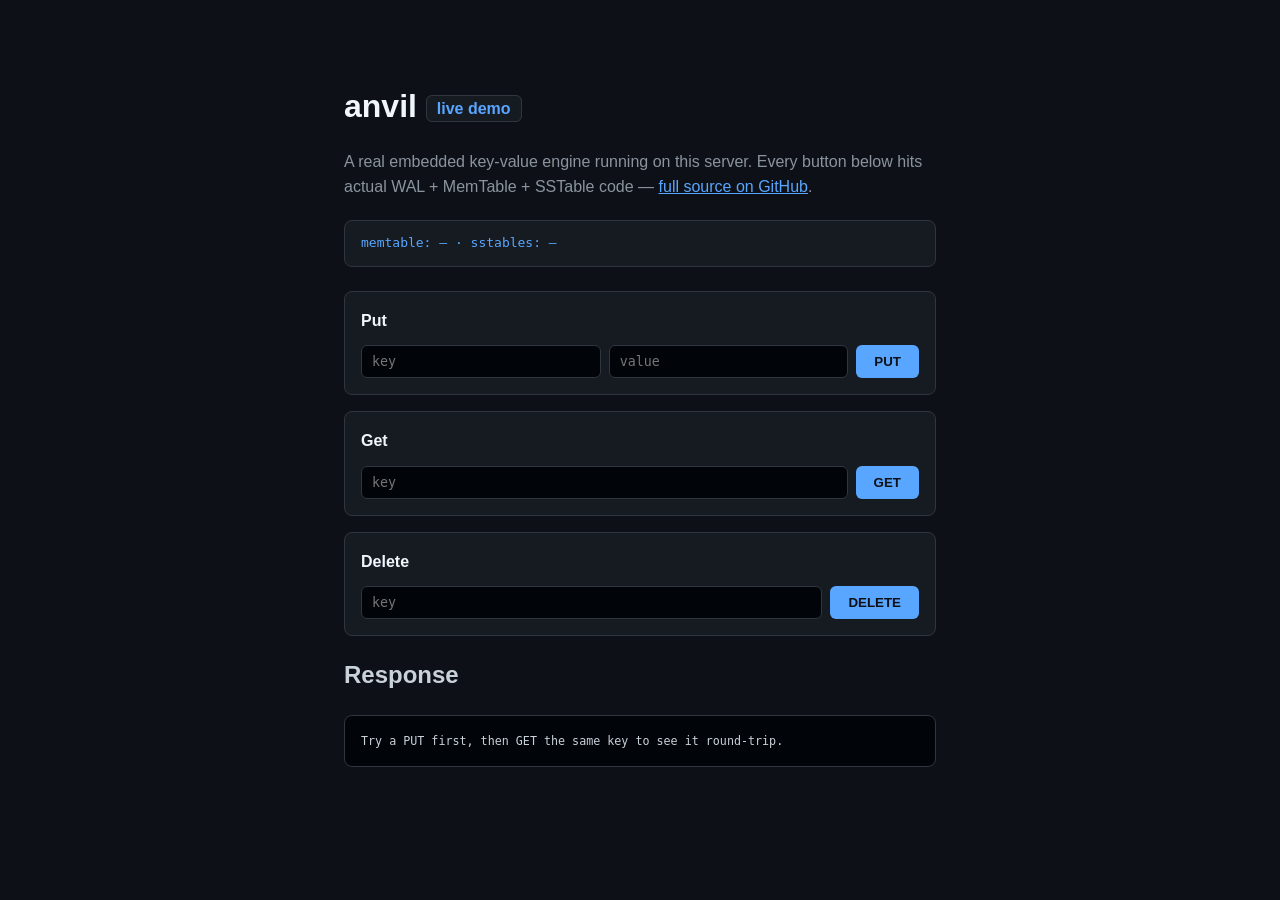
==== anvil-web/src/main/resources/static/index.html @ e01c5f44 "Fix anvil-web: remove nested git repo, add as regular files" ====
<!DOCTYPE html>
<html lang="en">
<head>
<meta charset="UTF-8">
<meta name="viewport" content="width=device-width, initial-scale=1.0">
<title>anvil — live demo</title>
<link rel="stylesheet" href="style.css">
</head>
<body>
<div class="wrap">
  <h1>anvil <span class="tag">live demo</span></h1>
  <p class="sub">A real embedded key-value engine running on this server. Every button below hits actual WAL + MemTable + SSTable code — <a href="https://github.com/Parth160905/Anvil" target="_blank">full source on GitHub</a>.</p>

  <div class="stats" id="stats">memtable: — · sstables: —</div>

  <div class="card">
    <h2>Put</h2>
    <div class="row">
      <input id="putKey" placeholder="key">
      <input id="putValue" placeholder="value">
      <button onclick="doPut()">PUT</button>
    </div>
  </div>

  <div class="card">
    <h2>Get</h2>
    <div class="row">
      <input id="getKey" placeholder="key">
      <button onclick="doGet()">GET</button>
    </div>
  </div>

  <div class="card">
    <h2>Delete</h2>
    <div class="row">
      <input id="delKey" placeholder="key">
      <button onclick="doDelete()">DELETE</button>
    </div>
  </div>

  <h2>Response</h2>
  <pre id="output">Try a PUT first, then GET the same key to see it round-trip.</pre>
</div>
<script src="app.js"></script>
</body>
</html>
---- anvil-web/src/main/resources/static/style.css ----
:root {
  --bg: #0d1117; --card: #161b22; --border: #30363d;
  --text: #c9d1d9; --heading: #f0f6fc; --accent: #58a6ff;
}
* { box-sizing: border-box; }
body {
  margin: 0; background: var(--bg); color: var(--text);
  font-family: -apple-system, BlinkMacSystemFont, "Segoe UI", sans-serif;
  line-height: 1.6;
}
.wrap { max-width: 640px; margin: 0 auto; padding: 60px 24px 100px; }
h1 { color: var(--heading); font-size: 2em; margin-bottom: 4px; }
.tag {
  font-size: 0.5em; background: var(--card); border: 1px solid var(--border);
  color: var(--accent); padding: 4px 10px; border-radius: 6px; vertical-align: middle;
}
.sub { color: #8b949e; margin-bottom: 20px; }
.sub a { color: var(--accent); }
.stats {
  background: var(--card); border: 1px solid var(--border); border-radius: 8px;
  padding: 12px 16px; margin-bottom: 24px; font-family: monospace; color: var(--accent);
}
.card {
  background: var(--card); border: 1px solid var(--border); border-radius: 8px;
  padding: 16px; margin-bottom: 16px;
}
.card h2 { margin: 0 0 12px 0; font-size: 1em; color: var(--heading); }
.row { display: flex; gap: 8px; }
input {
  flex: 1; background: #010409; border: 1px solid var(--border); border-radius: 6px;
  padding: 8px 10px; color: var(--text); font-family: monospace;
}
button {
  background: var(--accent); border: none; border-radius: 6px; color: #0d1117;
  padding: 8px 18px; font-weight: 600; cursor: pointer;
}
button:hover { opacity: 0.85; }
pre {
  background: #010409; border: 1px solid var(--border); border-radius: 8px;
  padding: 16px; overflow-x: auto; font-size: 0.9em;
}
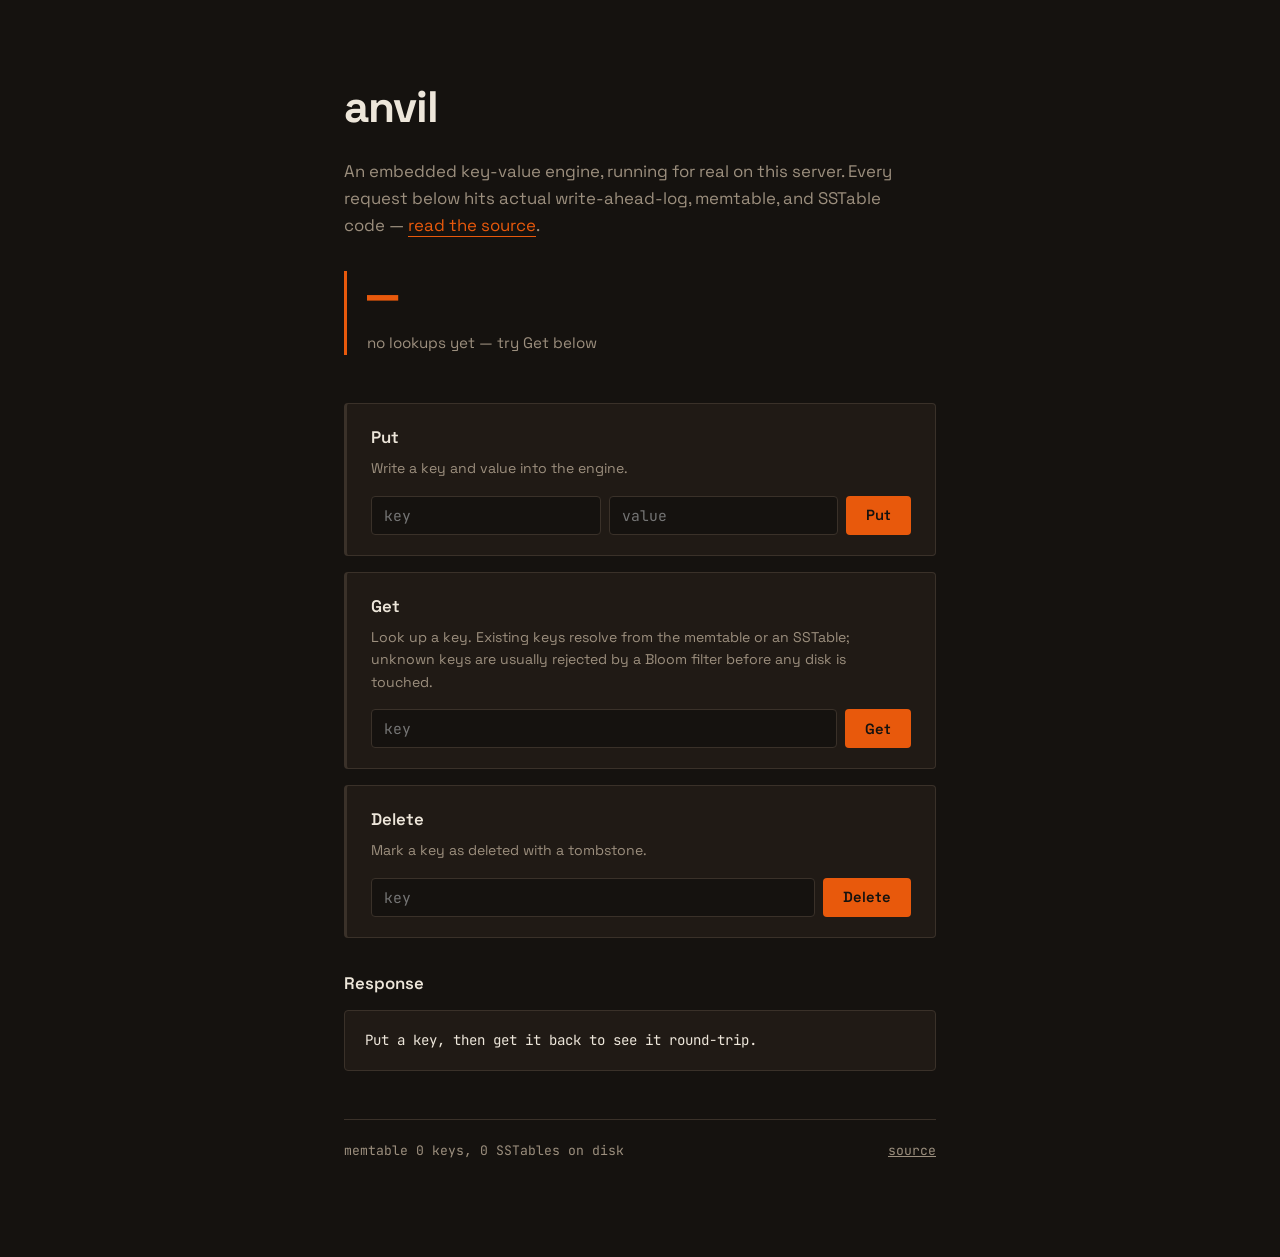
==== commit 8959f649: "Redesign anvil-web UI and expose per-request Bloom filter diagnostics" ====
--- a/anvil-web/src/main/resources/static/index.html
+++ b/anvil-web/src/main/resources/static/index.html
@@ -4,42 +4,65 @@
 <meta charset="UTF-8">
 <meta name="viewport" content="width=device-width, initial-scale=1.0">
 <title>anvil — live demo</title>
+<link rel="preconnect" href="https://fonts.googleapis.com">
+<link rel="preconnect" href="https://fonts.gstatic.com" crossorigin>
+<link href="https://fonts.googleapis.com/css2?family=Space+Grotesk:wght@400;500;600;700&family=JetBrains+Mono:wght@400;500;600&display=swap" rel="stylesheet">
 <link rel="stylesheet" href="style.css">
 </head>
 <body>
 <div class="wrap">
-  <h1>anvil <span class="tag">live demo</span></h1>
-  <p class="sub">A real embedded key-value engine running on this server. Every button below hits actual WAL + MemTable + SSTable code — <a href="https://github.com/Parth160905/Anvil" target="_blank">full source on GitHub</a>.</p>
 
-  <div class="stats" id="stats">memtable: — · sstables: —</div>
+  <header class="hero">
+    <h1>anvil</h1>
+    <p class="lede">An embedded key-value engine, running for real on this server. Every request below hits actual write-ahead-log, memtable, and SSTable code &mdash; <a href="https://github.com/Parth160905/Anvil" target="_blank" rel="noopener">read the source</a>.</p>
 
-  <div class="card">
+    <div class="headline-stat">
+      <div class="stat-number" id="statNumber">&mdash;</div>
+      <div class="stat-label" id="statLabel">no lookups yet &mdash; try Get below</div>
+    </div>
+  </header>
+
+  <section class="panel">
     <h2>Put</h2>
+    <p class="panel-hint">Write a key and value into the engine.</p>
     <div class="row">
-      <input id="putKey" placeholder="key">
-      <input id="putValue" placeholder="value">
-      <button onclick="doPut()">PUT</button>
+      <input id="putKey" placeholder="key" autocomplete="off">
+      <input id="putValue" placeholder="value" autocomplete="off">
+      <button onclick="doPut()">Put</button>
     </div>
-  </div>
+  </section>
 
-  <div class="card">
+  <section class="panel">
     <h2>Get</h2>
+    <p class="panel-hint">Look up a key. Existing keys resolve from the memtable or an SSTable; unknown keys are usually rejected by a Bloom filter before any disk is touched.</p>
     <div class="row">
-      <input id="getKey" placeholder="key">
-      <button onclick="doGet()">GET</button>
+      <input id="getKey" placeholder="key" autocomplete="off">
+      <button onclick="doGet()">Get</button>
     </div>
-  </div>
+  </section>
 
-  <div class="card">
+  <section class="panel">
     <h2>Delete</h2>
+    <p class="panel-hint">Mark a key as deleted with a tombstone.</p>
     <div class="row">
-      <input id="delKey" placeholder="key">
-      <button onclick="doDelete()">DELETE</button>
+      <input id="delKey" placeholder="key" autocomplete="off">
+      <button onclick="doDelete()">Delete</button>
     </div>
-  </div>
+  </section>
 
-  <h2>Response</h2>
-  <pre id="output">Try a PUT first, then GET the same key to see it round-trip.</pre>
+  <section class="response-section">
+    <div class="response-head">
+      <h2>Response</h2>
+      <span class="outcome-tag" id="outcomeTag" hidden></span>
+    </div>
+    <pre id="output">Put a key, then get it back to see it round-trip.</pre>
+  </section>
+
+  <footer class="foot">
+    <span id="engineStats">memtable 0 keys, 0 SSTables on disk</span>
+    <a href="https://github.com/Parth160905/Anvil" target="_blank" rel="noopener">source</a>
+  </footer>
+
 </div>
 <script src="app.js"></script>
 </body>
--- a/anvil-web/src/main/resources/static/style.css
+++ b/anvil-web/src/main/resources/static/style.css
@@ -1,41 +1,187 @@
 :root {
-  --bg: #0d1117; --card: #161b22; --border: #30363d;
-  --text: #c9d1d9; --heading: #f0f6fc; --accent: #58a6ff;
+  --bg: #15120f;
+  --surface: #201a15;
+  --border: #3a3129;
+  --text: #ede6da;
+  --text-muted: #9c8f7e;
+  --ember: #e8590c;
+  --ember-dim: #b8460a;
 }
+
 * { box-sizing: border-box; }
+
 body {
-  margin: 0; background: var(--bg); color: var(--text);
-  font-family: -apple-system, BlinkMacSystemFont, "Segoe UI", sans-serif;
+  margin: 0;
+  background: var(--bg);
+  color: var(--text);
+  font-family: 'Space Grotesk', -apple-system, BlinkMacSystemFont, sans-serif;
   line-height: 1.6;
 }
-.wrap { max-width: 640px; margin: 0 auto; padding: 60px 24px 100px; }
-h1 { color: var(--heading); font-size: 2em; margin-bottom: 4px; }
-.tag {
-  font-size: 0.5em; background: var(--card); border: 1px solid var(--border);
-  color: var(--accent); padding: 4px 10px; border-radius: 6px; vertical-align: middle;
+
+.wrap {
+  max-width: 640px;
+  margin: 0 auto;
+  padding: 72px 24px 96px;
 }
-.sub { color: #8b949e; margin-bottom: 20px; }
-.sub a { color: var(--accent); }
-.stats {
-  background: var(--card); border: 1px solid var(--border); border-radius: 8px;
-  padding: 12px 16px; margin-bottom: 24px; font-family: monospace; color: var(--accent);
+
+.hero { margin-bottom: 48px; }
+
+h1 {
+  font-size: 2.75rem;
+  font-weight: 700;
+  letter-spacing: -0.02em;
+  color: var(--text);
+  margin: 0 0 16px;
 }
-.card {
-  background: var(--card); border: 1px solid var(--border); border-radius: 8px;
-  padding: 16px; margin-bottom: 16px;
+
+.lede {
+  color: var(--text-muted);
+  font-size: 1.05rem;
+  max-width: 52ch;
+  margin: 0 0 32px;
 }
-.card h2 { margin: 0 0 12px 0; font-size: 1em; color: var(--heading); }
-.row { display: flex; gap: 8px; }
+
+.lede a { color: var(--ember); text-decoration: none; border-bottom: 1px solid currentColor; }
+.lede a:hover { color: var(--text); }
+
+.headline-stat {
+  border-left: 3px solid var(--ember);
+  padding-left: 20px;
+}
+
+.stat-number {
+  font-family: 'JetBrains Mono', monospace;
+  font-size: 3.25rem;
+  font-weight: 600;
+  color: var(--ember);
+  line-height: 1;
+}
+
+.stat-label {
+  color: var(--text-muted);
+  font-size: 0.95rem;
+  margin-top: 8px;
+}
+
+.panel {
+  background: var(--surface);
+  border: 1px solid var(--border);
+  border-left: 3px solid var(--border);
+  border-radius: 4px;
+  padding: 20px 24px;
+  margin-bottom: 16px;
+}
+
+.panel h2 {
+  margin: 0 0 6px;
+  font-size: 1.05rem;
+  font-weight: 600;
+}
+
+.panel-hint {
+  color: var(--text-muted);
+  font-size: 0.88rem;
+  margin: 0 0 16px;
+  max-width: 60ch;
+}
+
+.row { display: flex; gap: 8px; flex-wrap: wrap; }
+
 input {
-  flex: 1; background: #010409; border: 1px solid var(--border); border-radius: 6px;
-  padding: 8px 10px; color: var(--text); font-family: monospace;
+  flex: 1;
+  min-width: 120px;
+  background: var(--bg);
+  border: 1px solid var(--border);
+  border-radius: 4px;
+  padding: 9px 12px;
+  color: var(--text);
+  font-family: 'JetBrains Mono', monospace;
+  font-size: 0.92rem;
 }
+
+input:focus {
+  outline: none;
+  border-color: var(--ember);
+}
+
 button {
-  background: var(--accent); border: none; border-radius: 6px; color: #0d1117;
-  padding: 8px 18px; font-weight: 600; cursor: pointer;
+  background: var(--ember);
+  border: none;
+  border-radius: 4px;
+  color: #15120f;
+  padding: 9px 20px;
+  font-family: 'Space Grotesk', sans-serif;
+  font-weight: 600;
+  font-size: 0.92rem;
+  cursor: pointer;
+  transition: background-color 0.15s ease;
 }
-button:hover { opacity: 0.85; }
+
+button:hover { background: var(--ember-dim); }
+button:focus-visible { outline: 2px solid var(--text); outline-offset: 2px; }
+
+.response-section { margin-top: 32px; }
+
+.response-head {
+  display: flex;
+  align-items: center;
+  gap: 12px;
+  margin-bottom: 10px;
+}
+
+.response-head h2 { margin: 0; font-size: 1.05rem; font-weight: 600; }
+
+.outcome-tag {
+  font-family: 'JetBrains Mono', monospace;
+  font-size: 0.78rem;
+  color: var(--ember);
+  border: 1px solid var(--ember);
+  border-radius: 999px;
+  padding: 3px 10px;
+  animation: appear 0.25s ease;
+}
+
+@keyframes appear {
+  from { opacity: 0; transform: translateY(-2px); }
+  to { opacity: 1; transform: translateY(0); }
+}
+
 pre {
-  background: #010409; border: 1px solid var(--border); border-radius: 8px;
-  padding: 16px; overflow-x: auto; font-size: 0.9em;
+  background: var(--surface);
+  border: 1px solid var(--border);
+  border-radius: 4px;
+  padding: 18px 20px;
+  overflow-x: auto;
+  font-family: 'JetBrains Mono', monospace;
+  font-size: 0.88rem;
+  color: var(--text);
+  white-space: pre-wrap;
+  word-break: break-word;
 }
+
+.foot {
+  margin-top: 48px;
+  padding-top: 20px;
+  border-top: 1px solid var(--border);
+  display: flex;
+  justify-content: space-between;
+  align-items: center;
+  color: var(--text-muted);
+  font-family: 'JetBrains Mono', monospace;
+  font-size: 0.82rem;
+}
+
+.foot a { color: var(--text-muted); }
+.foot a:hover { color: var(--ember); }
+
+@media (max-width: 480px) {
+  .wrap { padding: 48px 18px 72px; }
+  h1 { font-size: 2.1rem; }
+  .stat-number { font-size: 2.4rem; }
+  .foot { flex-direction: column; gap: 8px; align-items: flex-start; }
+}
+
+@media (prefers-reduced-motion: reduce) {
+  .outcome-tag { animation: none; }
+  button { transition: none; }
+}
